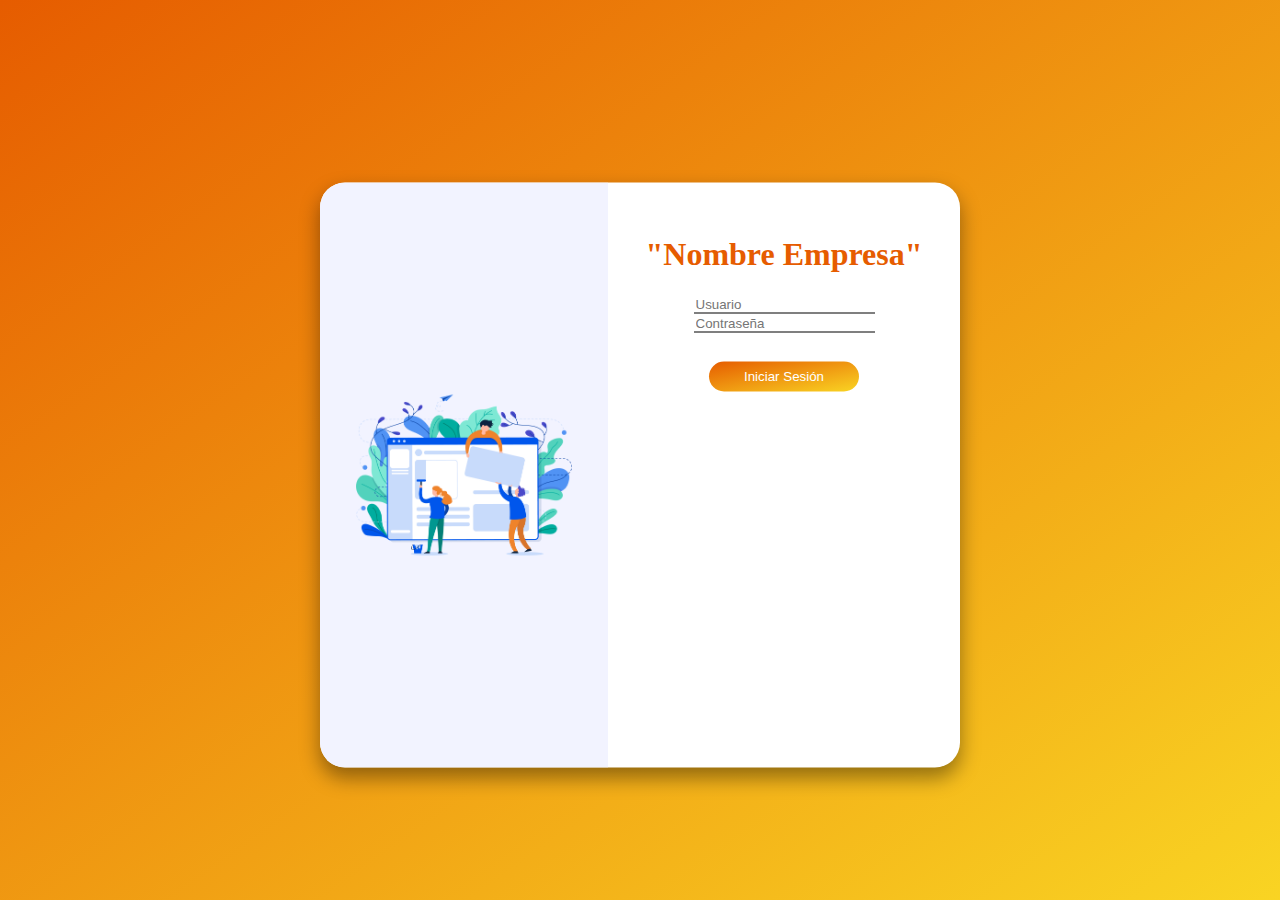
==== Vista/login.html @ f1b5d795 "Primer commit - avances en el login" ====
<!DOCTYPE html>
<html lang="es">
<head>
    <meta charset="UTF-8">
    <meta name="viewport" content="width=device-width, initial-scale=1.0">
    <meta http-equiv="X-UA-Compatible" content="ie=edge">
    <link rel="stylesheet" href="css/LoginRegister.css">
    <title>Iniciar sesión</title>
</head>
<body>
    <div class="contenedor">
        <section class="seccion-imagen">
            <img class="imagen" src="img/login.png" alt="LoginRegister">
        </section>
        <form class="seccion-formulario">
            <h1>"Nombre Empresa"</h1>
            <input class="imput-text" type="text" placeholder="Usuario">

            <input class="imput-text" type="password" placeholder="Contraseña">

            <input class="boton" type="submit"  value="Iniciar Sesión">
        </form>
    </div>
</body>
</html>
---- Vista/css/LoginRegister.css ----
body {
    background: linear-gradient(to bottom right, #e65c00, #F9D423);
    background-size: 100vw 100vh;
}

.contenedor {
    margin: 25px 0px;
    display: flex;
    width: 50vw;
    height: 65vh;
    border-radius: 25px;
    background-color: white;
    position: absolute;
    top: 50%;
    left: 50%;
    transform: translate(-50%,-50%);
    box-shadow: 0px 10px 20px rgba(0, 0, 0, 0.4);
    overflow: hidden;
}

.seccion-imagen{
    background-color: rgb(242, 243, 255);
    background-size: cover;
    height: 100%;
    width: 50%;
    display: flex;
    align-items: center;
    justify-content: center;
}

.imagen{
    width: 75%;
}

.seccion-formulario{
    height: 100%;
    width: 50%;
    display: block;
    text-align: center;
    align-items: center;
    justify-content: center;
    color: #e65c00;
    padding: 5%;
}

.boton{
    background: linear-gradient(to bottom right, #e65c00, #F9D423);
    border: none;
    color: white;
    border-radius: 50px;
    height: 30px;
    width: 150px;
    display: initial;
    text-align: center;
    margin-top: 10%;
}

.imput-text{
    border: none;
    border-bottom: 1px solid black;   
}
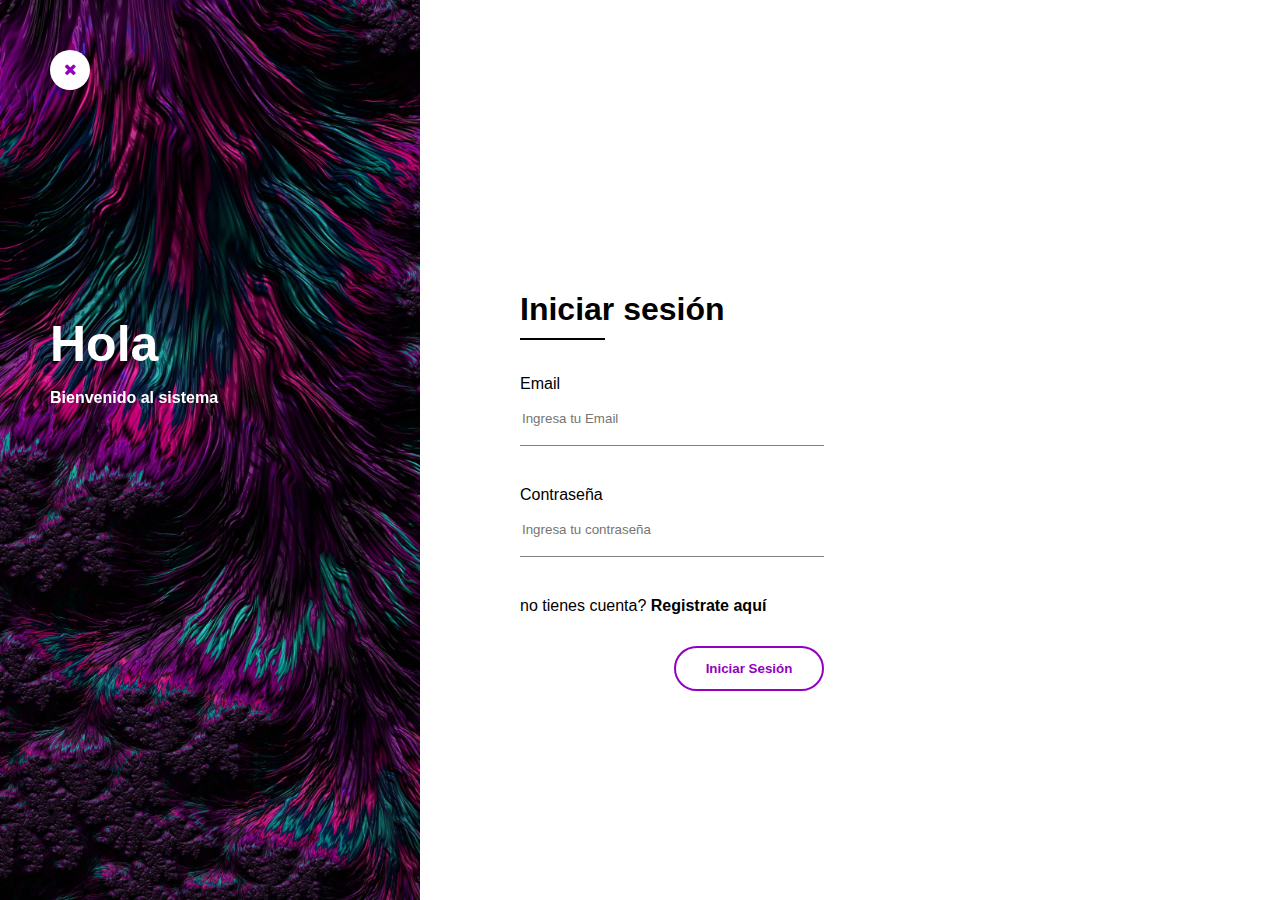
==== commit e44a3993: "Login terminado (Faltan iconos en los imputs)" ====
--- a/Vista/login.html
+++ b/Vista/login.html
@@ -4,21 +4,35 @@
     <meta charset="UTF-8">
     <meta name="viewport" content="width=device-width, initial-scale=1.0">
     <meta http-equiv="X-UA-Compatible" content="ie=edge">
+    <title>Iniciar sesión</title>
+    <link rel="stylesheet" href="fonts/ProductSansBold.ttf">
     <link rel="stylesheet" href="css/LoginRegister.css">
     <title>Iniciar sesión</title>
 </head>
 <body>
-    <div class="contenedor">
-        <section class="seccion-imagen">
-            <img class="imagen" src="img/login.png" alt="LoginRegister">
-        </section>
-        <form class="seccion-formulario">
-            <h1>"Nombre Empresa"</h1>
-            <input class="imput-text" type="text" placeholder="Usuario">
+    <section class="seccion-imagen">
+        <i class="icon-cancel boton-salir"></i>
+        <div class="texto">
+            <h1>Hola</h1>
+            <p><strong>Bienvenido al sistema</strong></p>
+        </div>
+    </section>
+    <div class="seccion-formulario">
+        <form class="formulario">
+            
+            <h1>Iniciar sesión</h1>
 
-            <input class="imput-text" type="password" placeholder="Contraseña">
+            <figure class="linea"></figure>
 
-            <input class="boton" type="submit"  value="Iniciar Sesión">
+            <label for="Email">Email</label><br>
+            <input class="imput-text" type="email" id="Email" placeholder="Ingresa tu Email"><br>
+
+            <label for="password">Contraseña</label><br>
+            <input class="imput-text" type="password" id="password" placeholder="Ingresa tu contraseña">
+    
+            <p>no tienes cuenta? <a href=""><strong>Registrate aquí</strong></a></p>
+    
+            <input class="boton-iniciar" type="submit"  value="Iniciar Sesión">
         </form>
     </div>
 </body>
--- a/Vista/css/LoginRegister.css
+++ b/Vista/css/LoginRegister.css
@@ -1,31 +1,39 @@
 body {
-    background: linear-gradient(to bottom right, #e65c00, #F9D423);
-    background-size: 100vw 100vh;
-}
-
-.contenedor {
-    margin: 25px 0px;
     display: flex;
-    width: 50vw;
-    height: 65vh;
-    border-radius: 25px;
+    width: 100vw;
+    height: 100vh;
     background-color: white;
-    position: absolute;
-    top: 50%;
-    left: 50%;
-    transform: translate(-50%,-50%);
-    box-shadow: 0px 10px 20px rgba(0, 0, 0, 0.4);
-    overflow: hidden;
+    margin: 0px;
+    padding: 0px;
+    font-family: 'Product Sans', sans-serif;
+    font-weight: normal;
 }
 
 .seccion-imagen{
-    background-color: rgb(242, 243, 255);
+    background-image: url(../img/login.jpg);
     background-size: cover;
-    height: 100%;
-    width: 50%;
-    display: flex;
+    max-height: 100vh;
+    width: 25vw;
+    display: block;
     align-items: center;
     justify-content: center;
+    padding: 50px;
+    color: white;
+}
+
+.seccion-imagen h1{
+    font-size: 50px;
+    margin: 0px;
+}
+
+.texto {
+    position: fixed;
+    top: 35vh;
+}
+
+a {
+    text-decoration: none;
+    color: black;
 }
 
 .imagen{
@@ -33,29 +41,143 @@
 }
 
 .seccion-formulario{
-    height: 100%;
-    width: 50%;
+    height: 100vh;
+    max-width: 75vw;
+    display: flex;
+    align-items: center;
+    justify-content: center;
+    color: black;
+    padding-right: 300px;
+    padding-left: 100px;
+}
+.seccion-formulario p {
+    margin-top: 0px;
+}
+
+.seccion-formulario h1 {
+    margin-bottom: 0px;
+}
+
+.linea{
+    border-top: 2px solid black;
+    width: 85px;
+    margin: 10px 0px;
+    margin-bottom: 35px;
+    display: block;
+}
+
+.boton-salir{
+    width: 40px;
+    height: 40px;
+    border-radius: 50%;
+    background-color: white;
+    display: inherit;
+    line-height: 40px;
+    text-align: center;
+    color: #9300c0;
+}
+
+.boton-salir:hover{
+    color: white;
+    background-color: #9300c0;
+}
+
+.formulario{
+    position: relative;
+}
+
+.boton-iniciar{
+    background: transparent;
+    border: 2px solid #9300c0;
+    color: #9300c0;
+    border-radius: 50px;
+    height: 45px;
+    width: 150px;
     display: block;
     text-align: center;
-    align-items: center;
-    justify-content: center;
-    color: #e65c00;
-    padding: 5%;
+    margin-top: 5%;
+    outline: none;
+    font-weight: bold;
+    font-family: 'Product Sans', sans-serif;
+    position: absolute;
+    right: 0;
 }
 
-.boton{
-    background: linear-gradient(to bottom right, #e65c00, #F9D423);
-    border: none;
+.boton-iniciar:hover {
+    background-color: #9300c0;
     color: white;
-    border-radius: 50px;
-    height: 30px;
-    width: 150px;
-    display: initial;
-    text-align: center;
-    margin-top: 10%;
-}
+  }
 
 .imput-text{
     border: none;
-    border-bottom: 1px solid black;   
-}+    width: 300px;
+    height: 50px;
+    border-bottom: 1px solid gray;   
+    margin-bottom: 40px;
+    outline: none;
+    font-family: 'Product Sans', sans-serif;
+    font-weight: normal;
+}
+
+.imput-text:focus { 
+    border-bottom: 1px solid #9300c0; 
+}
+
+@font-face {
+    font-family: 'fontello';
+    src: url('../fonts/fontello.eot?4266752');
+    src: url('../fonts/fontello.eot?4266752#iefix') format('embedded-opentype'),
+         url('../fonts/fontello.woff2?4266752') format('woff2'),
+         url('../fonts/fontello.woff?4266752') format('woff'),
+         url('../fonts/fontello.ttf?4266752') format('truetype'),
+         url('../fonts/fontello.svg?4266752#fontello') format('svg');
+    font-weight: normal;
+    font-style: normal;
+  }
+  /* Chrome hack: SVG is rendered more smooth in Windozze. 100% magic, uncomment if you need it. */
+  /* Note, that will break hinting! In other OS-es font will be not as sharp as it could be */
+  /*
+  @media screen and (-webkit-min-device-pixel-ratio:0) {
+    @font-face {
+      font-family: 'fontello';
+      src: url('../font/fontello.svg?4266752#fontello') format('svg');
+    }
+  }
+  */
+   
+   [class^="icon-"]:before, [class*=" icon-"]:before {
+    font-family: "fontello";
+    font-style: normal;
+    font-weight: normal;
+    speak: none;
+   
+    display: inline-block;
+    text-decoration: inherit;
+    width: 1em;
+    margin-right: .2em;
+    text-align: center;
+    /* opacity: .8; */
+   
+    /* For safety - reset parent styles, that can break glyph codes*/
+    font-variant: normal;
+    text-transform: none;
+   
+    /* fix buttons height, for twitter bootstrap */
+    line-height: 1em;
+   
+    /* Animation center compensation - margins should be symmetric */
+    /* remove if not needed */
+    margin-left: .2em;
+   
+    /* you can be more comfortable with increased icons size */
+    /* font-size: 120%; */
+   
+    /* Font smoothing. That was taken from TWBS */
+    -webkit-font-smoothing: antialiased;
+    -moz-osx-font-smoothing: grayscale;
+   
+    /* Uncomment for 3D effect */
+    /* text-shadow: 1px 1px 1px rgba(127, 127, 127, 0.3); */
+  }
+   
+  .icon-cancel:before { content: '\e801'; } /* '' */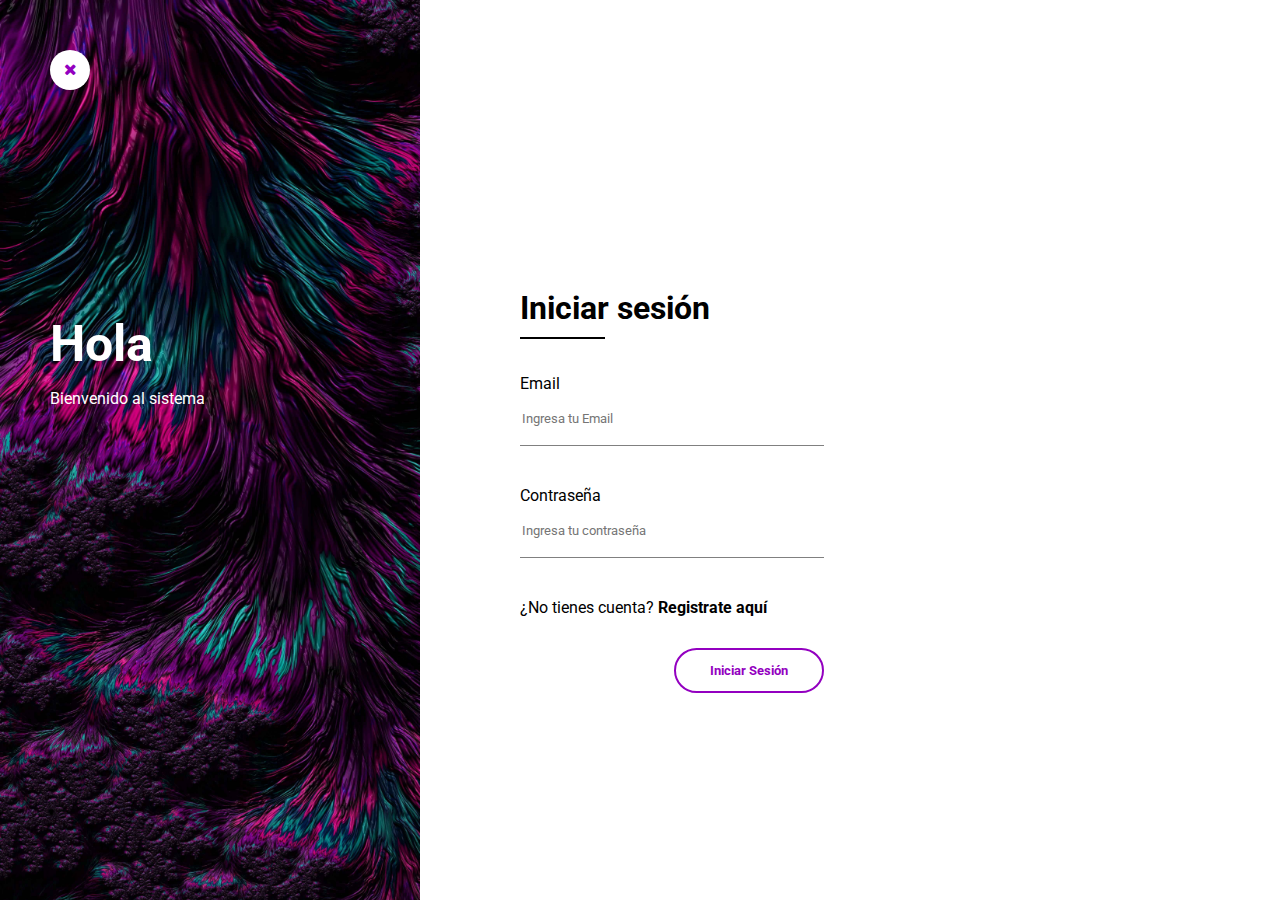
==== commit ef38f24b: "Priemera version del Login y Register terminada" ====
--- a/Vista/login.html
+++ b/Vista/login.html
@@ -5,16 +5,15 @@
     <meta name="viewport" content="width=device-width, initial-scale=1.0">
     <meta http-equiv="X-UA-Compatible" content="ie=edge">
     <title>Iniciar sesión</title>
-    <link rel="stylesheet" href="fonts/ProductSansBold.ttf">
+    <link href="https://fonts.googleapis.com/css?family=Roboto&display=swap" rel="stylesheet">
     <link rel="stylesheet" href="css/LoginRegister.css">
-    <title>Iniciar sesión</title>
 </head>
 <body>
     <section class="seccion-imagen">
         <i class="icon-cancel boton-salir"></i>
         <div class="texto">
             <h1>Hola</h1>
-            <p><strong>Bienvenido al sistema</strong></p>
+            <p>Bienvenido al sistema</p>
         </div>
     </section>
     <div class="seccion-formulario">
@@ -30,7 +29,7 @@
             <label for="password">Contraseña</label><br>
             <input class="imput-text" type="password" id="password" placeholder="Ingresa tu contraseña">
     
-            <p>no tienes cuenta? <a href=""><strong>Registrate aquí</strong></a></p>
+            <p>¿No tienes cuenta? <a href="Register.html"><strong>Registrate aquí</strong></a></p>
     
             <input class="boton-iniciar" type="submit"  value="Iniciar Sesión">
         </form>
--- a/Vista/css/LoginRegister.css
+++ b/Vista/css/LoginRegister.css
@@ -5,7 +5,7 @@
     background-color: white;
     margin: 0px;
     padding: 0px;
-    font-family: 'Product Sans', sans-serif;
+    font-family: 'Roboto', sans-serif;
     font-weight: normal;
 }
 
@@ -19,6 +19,7 @@
     justify-content: center;
     padding: 50px;
     color: white;
+    position: relative;
 }
 
 .seccion-imagen h1{
@@ -27,7 +28,7 @@
 }
 
 .texto {
-    position: fixed;
+    position: absolute;
     top: 35vh;
 }
 
@@ -58,6 +59,10 @@
     margin-bottom: 0px;
 }
 
+.seccion-formulario-register h1{
+    margin-top: 0px;
+}
+
 .linea{
     border-top: 2px solid black;
     width: 85px;
@@ -86,6 +91,11 @@
     position: relative;
 }
 
+.formulario-register{
+    position: relative;
+    top: -30px;
+}
+
 .boton-iniciar{
     background: transparent;
     border: 2px solid #9300c0;
@@ -98,7 +108,7 @@
     margin-top: 5%;
     outline: none;
     font-weight: bold;
-    font-family: 'Product Sans', sans-serif;
+    font-family: 'Roboto', sans-serif;
     position: absolute;
     right: 0;
 }
@@ -109,14 +119,19 @@
   }
 
 .imput-text{
+    background: transparent;
     border: none;
     width: 300px;
     height: 50px;
     border-bottom: 1px solid gray;   
     margin-bottom: 40px;
     outline: none;
-    font-family: 'Product Sans', sans-serif;
+    font-family: 'Roboto', sans-serif;
     font-weight: normal;
+}
+
+.imput-text-register {
+    margin-bottom: 20px;
 }
 
 .imput-text:focus { 
